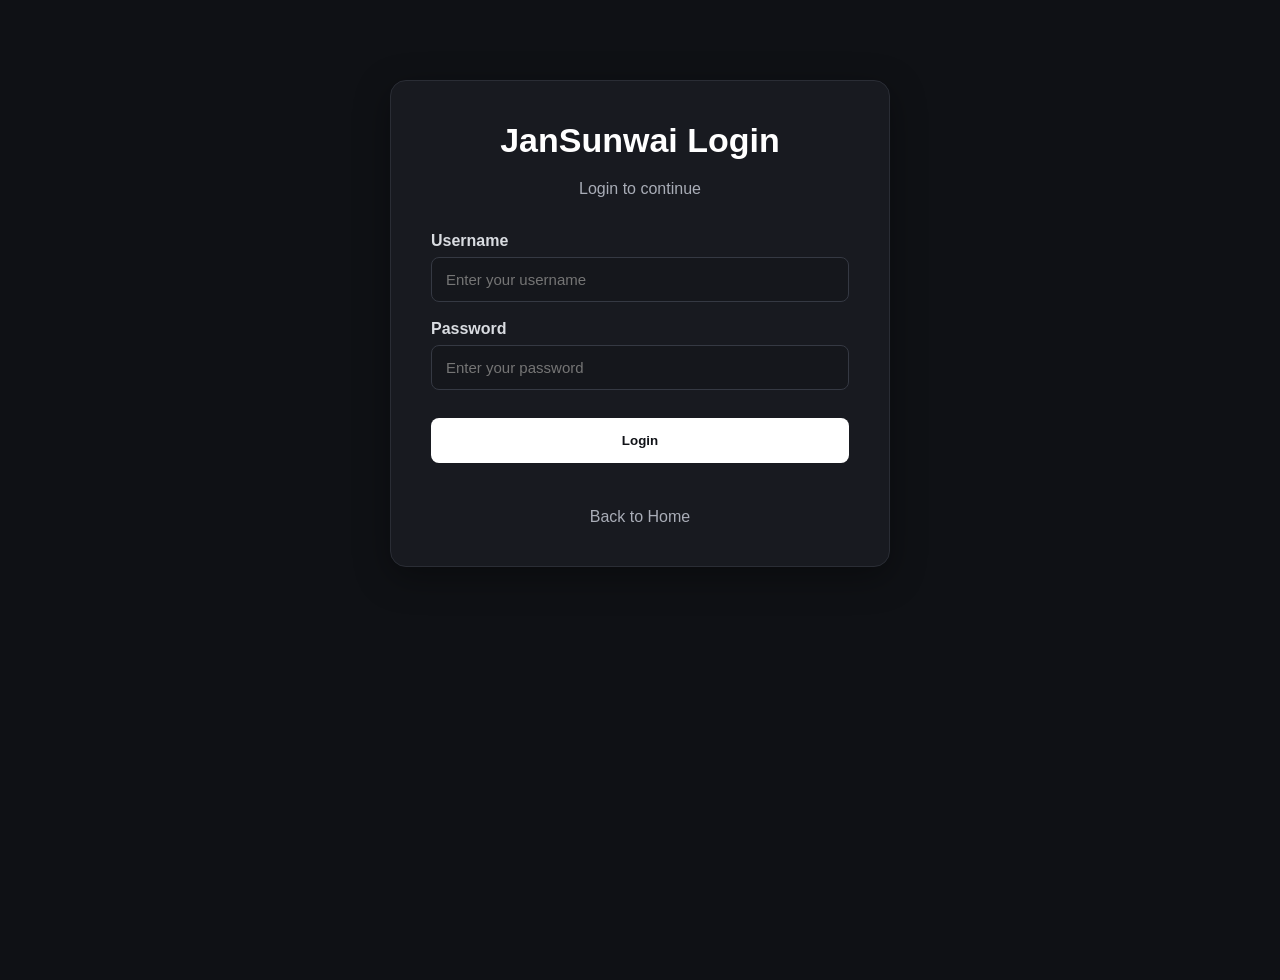
==== src/main/resources/static/login.html @ d838f4c6 "Update admin dashboard layout" ====
<!DOCTYPE html>
<html lang="en">

<head>
    <meta charset="UTF-8">
    <meta name="viewport" content="width=device-width, initial-scale=1.0">

    <title>JanSunwai Login</title>

    <link rel="stylesheet" href="css/style.css">
</head>

<body>

    <div class="login-container">

        <h1>JanSunwai Login</h1>

        <p>Login to continue</p>

        <form id="loginForm">

            <label for="username">Username</label>

            <input
                type="text"
                id="username"
                placeholder="Enter your username"
                required
            >

            <label for="password">Password</label>

            <input
                type="password"
                id="password"
                placeholder="Enter your password"
                required
            >

            <button type="submit">Login</button>

            <p id="loginMessage"></p>

        </form>

        <a href="index.html" class="back-link">Back to Home</a>

    </div>

    <script src="js/login.js"></script>

</body>

</html>
---- src/main/resources/static/css/style.css ----
/* ================================
   JAN SUNWAI - GLOBAL STYLE
   Dark & White Theme
   ================================ */

* {
    box-sizing: border-box;
}

body {
    margin: 0;
    padding: 0;

    font-family: Arial, Helvetica, sans-serif;

    background: #0f1115;
    color: #f5f5f5;

    min-height: 100vh;
}


/* ================================
   HEADINGS
   ================================ */

h1 {
    font-size: 36px;
    margin-bottom: 10px;
    color: #ffffff;
}

h2 {
    font-size: 24px;
    margin-top: 35px;
    color: #ffffff;
}

h3 {
    color: #ffffff;
}


/* ================================
   PARAGRAPHS
   ================================ */

p {
    color: #a9adb7;
    line-height: 1.6;
}


/* ================================
   NAVIGATION
   ================================ */

nav {
    display: flex;
    align-items: center;
    gap: 10px;

    padding: 18px 30px;

    background: #17191f;
    border-bottom: 1px solid #2a2d35;
}

nav a {
    color: #cfd2d8;
    text-decoration: none;

    padding: 10px 16px;

    border-radius: 8px;

    transition: 0.2s;
}

nav a:hover {
    background: #ffffff;
    color: #111318;
}


/* ================================
   MAIN CONTENT
   ================================ */

body > h1,
body > h2,
body > p,
body > form,
body > table,
body > input,
body > select,
body > button {
    margin-left: 40px;
    margin-right: 40px;
}


/* ================================
   CARDS
   ================================ */

div {
    background: #181a20;

    border: 1px solid #2a2d35;

    border-radius: 14px;

    padding: 25px;

    margin: 20px;

    box-shadow: 0 8px 25px rgba(0, 0, 0, 0.25);

    transition: transform 0.2s, border-color 0.2s;
}

div:hover {
    transform: translateY(-3px);

    border-color: #555b66;
}


/* ================================
   LINKS
   ================================ */

a {
    color: #ffffff;
}

div a {
    display: inline-block;

    background: #ffffff;
    color: #111318;

    text-decoration: none;

    padding: 11px 20px;

    border-radius: 8px;

    font-weight: bold;

    transition: 0.2s;
}

div a:hover {
    background: #d9dce1;

    transform: translateY(-2px);
}


/* ================================
   BUTTONS
   ================================ */

button {
    background: #ffffff;
    color: #111318;

    border: none;

    padding: 11px 20px;

    border-radius: 8px;

    cursor: pointer;

    font-weight: bold;

    transition: 0.2s;
}

button:hover {
    background: #d9dce1;

    transform: translateY(-2px);
}


/* ================================
   INPUTS
   ================================ */

input,
select,
textarea {
    background: #15171c;

    color: #ffffff;

    border: 1px solid #353943;

    border-radius: 8px;

    padding: 12px 14px;

    margin: 6px 0;

    font-size: 15px;

    outline: none;
}

input:focus,
select:focus,
textarea:focus {
    border-color: #ffffff;

    box-shadow: 0 0 0 2px rgba(255, 255, 255, 0.08);
}


/* ================================
   FORMS
   ================================ */

form {
    background: #181a20;

    border: 1px solid #2a2d35;

    border-radius: 14px;

    padding: 30px;

    max-width: 600px;

    margin: 30px 40px;
}

label {
    display: block;

    margin-top: 15px;
    margin-bottom: 5px;

    color: #d9dce1;

    font-weight: bold;
}


/* ================================
   TABLES
   ================================ */

table {
    width: calc(100% - 80px);

    margin: 25px 40px;

    border-collapse: collapse;

    background: #181a20;

    border: 1px solid #2a2d35;

    border-radius: 10px;

    overflow: hidden;
}

th {
    background: #24272e;

    color: #ffffff;

    padding: 15px;

    text-align: left;
}

td {
    padding: 14px;

    border-top: 1px solid #2a2d35;

    color: #cfd2d8;
}

tr:hover td {
    background: #202329;
}


/* ================================
   STATUS BADGES
   ================================ */

.status {
    display: inline-block;

    padding: 5px 10px;

    border-radius: 20px;

    font-size: 13px;

    font-weight: bold;
}

.status-pending {
    background: #343434;
    color: #ffffff;
}

.status-progress {
    background: #555555;
    color: #ffffff;
}

.status-resolved {
    background: #777777;
    color: #ffffff;
}

.status-rejected {
    background: #2a2a2a;
    color: #aaaaaa;
}


/* ================================
   HERO / LANDING PAGE
   ================================ */

body > h1:first-child {
    text-align: center;

    margin-top: 70px;

    font-size: 48px;

    letter-spacing: -1px;
}

body > p:first-of-type {
    text-align: center;

    font-size: 18px;

    margin-bottom: 50px;
}


/* ================================
   ROLE CARDS
   ================================ */

body > div {
    max-width: 420px;

    margin: 20px auto;
}

body > div h3 {
    font-size: 22px;
}

body > div p {
    margin-bottom: 20px;
}


/* ================================
   DASHBOARD STAT CARDS
   ================================ */

.stat-card {
    display: inline-block;

    width: 220px;

    vertical-align: top;

    margin: 10px;

    text-align: center;
}

.stat-card h3 {
    font-size: 16px;

    color: #a9adb7;
}

.stat-card p {
    font-size: 32px;

    color: #ffffff;

    font-weight: bold;
}


/* ================================
   MOBILE RESPONSIVE
   ================================ */

@media (max-width: 700px) {

    body {
        padding-bottom: 30px;
    }

    nav {
        flex-direction: column;
        align-items: stretch;
    }

    nav a {
        text-align: center;
    }

    body > h1 {
        font-size: 32px;
    }

    body > h1,
    body > h2,
    body > p {
        margin-left: 20px;
        margin-right: 20px;
    }

    table {
        width: calc(100% - 40px);

        margin-left: 20px;
        margin-right: 20px;

        font-size: 13px;
    }

    th,
    td {
        padding: 9px;
    }

    form {
        margin: 20px;

        padding: 20px;
    }

    .stat-card {
        display: block;

        width: auto;

        margin: 15px 20px;
    }
}
/* Role selection section */

body > h2 {
    text-align: center;
    margin-top: 40px;
    margin-bottom: 30px;
}

.role-container {
    display: flex;
    justify-content: center;
    align-items: stretch;
    gap: 25px;

    max-width: 1100px;
    margin: 0 auto;
}

.role-card {
    width: 300px;
    margin: 0;
    text-align: center;
}

.role-card h3 {
    font-size: 24px;
    margin-bottom: 12px;
}

.role-card p {
    min-height: 50px;
    margin-bottom: 25px;
}

.role-card a {
    display: inline-block;
}

/* LOGIN PAGE */

.login-container {
    width: 500px;
    max-width: 90%;
    margin: 80px auto;
    padding: 40px;
    background: #181a20;
    border: 1px solid #2a2d35;
    border-radius: 16px;
    box-shadow: 0 10px 35px rgba(0, 0, 0, 0.35);
    text-align: center;
}

.login-container h1 {
    margin-top: 0;
    margin-bottom: 10px;
    font-size: 34px;
}

.login-container > p {
    margin-bottom: 30px;
}

.login-container form {
    width: 100%;
    max-width: none;
    margin: 0;
    padding: 0;
    background: transparent;
    border: none;
    box-shadow: none;
    text-align: left;
}

.login-container label {
    display: block;
    margin-top: 18px;
    margin-bottom: 7px;
}

.login-container input {
    width: 100%;
    height: 45px;
    padding: 10px 14px;
    margin: 0;
    box-sizing: border-box;
}

.login-container button {
    display: block;
    width: 100%;
    height: 45px;
    margin-top: 28px;
}

/* Back to Home */

.login-container .back-link {
    display: inline-block;
    margin-top: 25px;
    padding: 0;
    background: none;
    color: #a9adb7;
    text-decoration: none;
    font-weight: normal;
}

.login-container .back-link:hover {
    background: none;
    color: white;
    transform: none;
}
/* ACTION BUTTON */

.action-link {
    display: inline-block;
    background: #ffffff;
    color: #111318;
    text-decoration: none;
    padding: 12px 22px;
    margin: 10px 5px;
    border-radius: 8px;
    font-weight: bold;
    border: 1px solid #ffffff;
    transition: 0.2s;
}

.action-link:hover {
    background: #d9dce1;
    color: #111318;
    transform: translateY(-2px);
}


/* BACK TO DASHBOARD */

.back-dashboard {
    display: inline-block;
    background: #24272e;
    color: #ffffff;
    text-decoration: none;
    padding: 11px 20px;
    margin: 15px 5px;
    border: 1px solid #555b66;
    border-radius: 8px;
    font-weight: bold;
    transition: 0.2s;
}

.back-dashboard:hover {
    background: #ffffff;
    color: #111318;
    transform: translateY(-2px);
}


/* LOGOUT BUTTON */

.logout-button {
    display: inline-block;
    background: #24272e;
    color: #ffffff;
    text-decoration: none;
    padding: 11px 20px;
    margin: 10px 5px;
    border: 1px solid #555b66;
    border-radius: 8px;
    font-weight: bold;
    cursor: pointer;
    transition: 0.2s;
}

.logout-button:hover {
    background: #ffffff;
    color: #111318;
    transform: translateY(-2px);
}


.admin-stats {
    display: grid;
    grid-template-columns: repeat(3, 1fr);
    gap: 20px;
    margin-bottom: 30px;
}

.admin-stat-card {
    background: #181a20;
    border: 1px solid #2a2d35;
    border-radius: 14px;
    padding: 25px;
    margin: 0;
    text-align: center;
}

.admin-sections {
    display: grid;
    grid-template-columns: 1fr 1fr;
    gap: 20px;
}

.admin-section {
    background: #181a20;
    border: 1px solid #2a2d35;
    border-radius: 14px;
    padding: 25px;
    margin: 0;
}
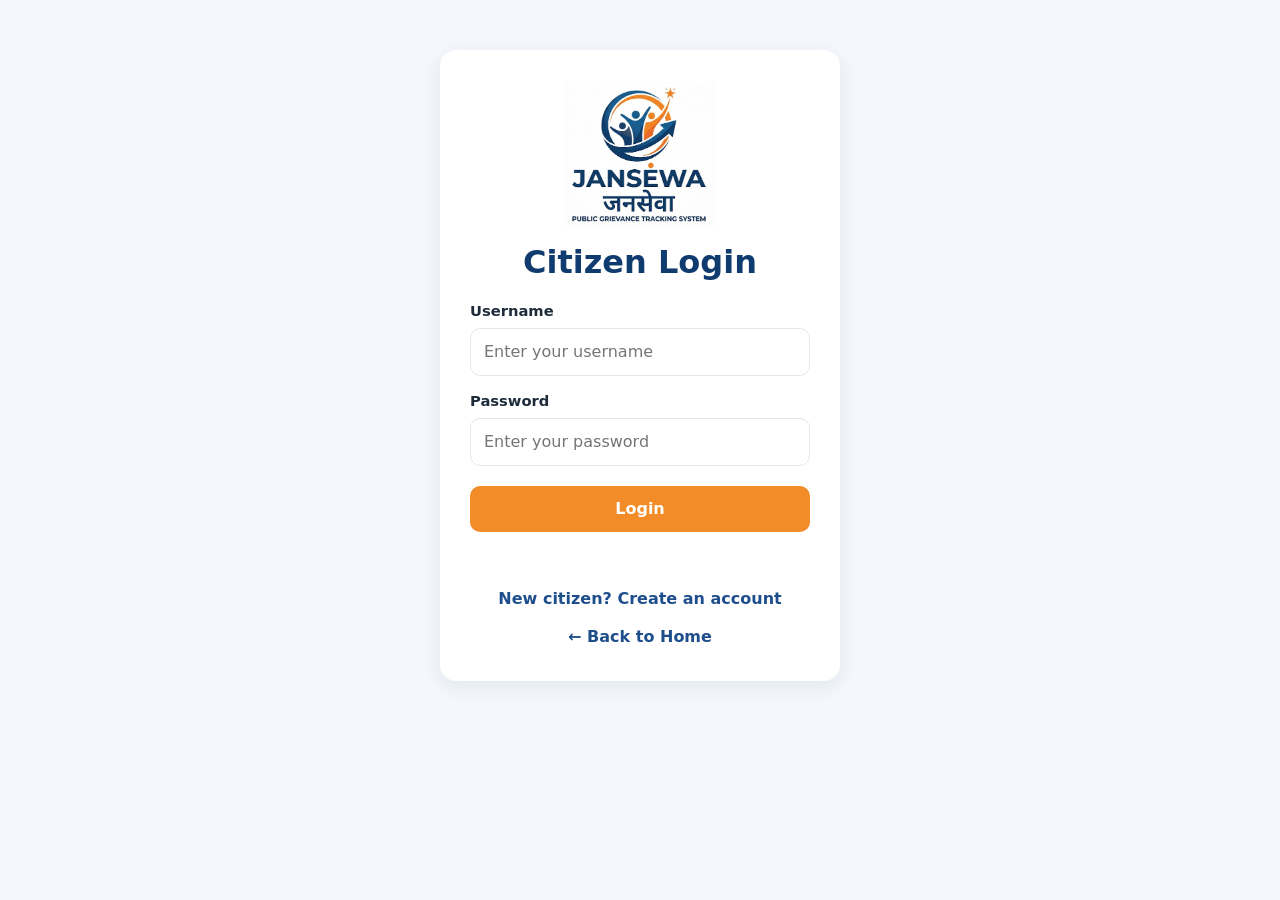
==== commit 1d824053: "Citizen Login with real credentials & improved frontend" ====
--- a/src/main/resources/static/login.html
+++ b/src/main/resources/static/login.html
@@ -1,56 +1,61 @@
-
 <!DOCTYPE html>
 <html lang="en">
-
 <head>
     <meta charset="UTF-8">
     <meta name="viewport" content="width=device-width, initial-scale=1.0">
-
-    <title>JanSunwai Login</title>
-
+    <title>JanSewa Login</title>
     <link rel="stylesheet" href="css/style.css">
 </head>
-
 <body>
 
     <div class="login-container">
 
-        <h1>JanSunwai Login</h1>
+        <img src="img/logo-full.png" alt="JanSewa">
 
-        <p>Login to continue</p>
+        <h1 id="roleTitle">Login</h1>
 
+        <!-- Login form -->
         <form id="loginForm">
-
             <label for="username">Username</label>
-
-            <input
-                type="text"
-                id="username"
-                placeholder="Enter your username"
-                required
-            >
+            <input type="text" id="username" placeholder="Enter your username" required>
 
             <label for="password">Password</label>
-
-            <input
-                type="password"
-                id="password"
-                placeholder="Enter your password"
-                required
-            >
+            <input type="password" id="password" placeholder="Enter your password" required>
 
             <button type="submit">Login</button>
-
-            <p id="loginMessage"></p>
-
         </form>
 
-        <a href="index.html" class="back-link">Back to Home</a>
+        <!-- Sign-up form (citizens only) -->
+        <form id="registerForm" hidden>
+            <label for="regName">Full name</label>
+            <input type="text" id="regName" placeholder="Your full name" required>
+
+            <label for="regUsername">Choose a username</label>
+            <input type="text" id="regUsername" placeholder="4-30 letters, digits or _" required>
+
+            <label for="regEmail">Email</label>
+            <input type="email" id="regEmail" placeholder="you@example.com" required>
+
+            <label for="regPhone">Phone (10 digits)</label>
+            <input type="text" id="regPhone" inputmode="numeric" maxlength="10" placeholder="9876543210" required>
+
+            <label for="regPassword">Choose a password</label>
+            <input type="password" id="regPassword" placeholder="At least 8 characters" required>
+
+            <button type="submit">Create account</button>
+        </form>
+
+        <p id="loginMessage"></p>
+
+        <p id="switchRow" hidden>
+            <a href="#" id="switchLink">New citizen? Create an account</a>
+        </p>
+
+        <a href="index.html" class="back-link">&larr; Back to Home</a>
 
     </div>
 
     <script src="js/login.js"></script>
 
 </body>
-
 </html>
--- a/src/main/resources/static/css/style.css
+++ b/src/main/resources/static/css/style.css
@@ -1,671 +1,262 @@
-/* ================================
-   JAN SUNWAI - GLOBAL STYLE
-   Dark & White Theme
-   ================================ */
-
-* {
-    box-sizing: border-box;
-}
+:root {
+    --navy: #1f4e8c;
+    --navy-dark: #0f3b6e;
+    --orange: #f28c28;
+    --bg: #f4f7fb;
+    --card: #ffffff;
+    --text: #1d2b3a;
+    --muted: #6b7a8c;
+    --line: #e1e8f0;
+    --green: #1e9e6a;
+    --red: #d64545;
+    --shadow: 0 6px 20px rgba(15, 59, 110, .08);
+}
+
+* { box-sizing: border-box; }
 
 body {
     margin: 0;
-    padding: 0;
-
-    font-family: Arial, Helvetica, sans-serif;
-
-    background: #0f1115;
-    color: #f5f5f5;
-
-    min-height: 100vh;
-}
-
-
-/* ================================
-   HEADINGS
-   ================================ */
-
-h1 {
-    font-size: 36px;
-    margin-bottom: 10px;
-    color: #ffffff;
-}
-
-h2 {
-    font-size: 24px;
-    margin-top: 35px;
-    color: #ffffff;
-}
-
-h3 {
-    color: #ffffff;
-}
-
-
-/* ================================
-   PARAGRAPHS
-   ================================ */
-
-p {
-    color: #a9adb7;
-    line-height: 1.6;
-}
-
-
-/* ================================
-   NAVIGATION
-   ================================ */
-
-nav {
+    font-family: "Segoe UI", system-ui, -apple-system, Roboto, Arial, sans-serif;
+    background: var(--bg);
+    color: var(--text);
+    line-height: 1.5;
+}
+
+h1, h2, h3 { color: var(--navy-dark); margin: 0 0 .5rem; }
+a { color: var(--navy); }
+
+/* ---------- Top bar ---------- */
+.navbar {
     display: flex;
     align-items: center;
-    gap: 10px;
-
-    padding: 18px 30px;
-
-    background: #17191f;
-    border-bottom: 1px solid #2a2d35;
-}
-
-nav a {
-    color: #cfd2d8;
-    text-decoration: none;
-
-    padding: 10px 16px;
-
-    border-radius: 8px;
-
-    transition: 0.2s;
-}
-
-nav a:hover {
-    background: #ffffff;
-    color: #111318;
-}
-
-
-/* ================================
-   MAIN CONTENT
-   ================================ */
-
-body > h1,
-body > h2,
-body > p,
-body > form,
-body > table,
-body > input,
-body > select,
-body > button {
-    margin-left: 40px;
-    margin-right: 40px;
-}
-
-
-/* ================================
-   CARDS
-   ================================ */
-
-div {
-    background: #181a20;
-
-    border: 1px solid #2a2d35;
-
-    border-radius: 14px;
-
-    padding: 25px;
-
-    margin: 20px;
-
-    box-shadow: 0 8px 25px rgba(0, 0, 0, 0.25);
-
-    transition: transform 0.2s, border-color 0.2s;
-}
-
-div:hover {
-    transform: translateY(-3px);
-
-    border-color: #555b66;
-}
-
-
-/* ================================
-   LINKS
-   ================================ */
-
-a {
-    color: #ffffff;
-}
-
-div a {
-    display: inline-block;
-
-    background: #ffffff;
-    color: #111318;
-
-    text-decoration: none;
-
-    padding: 11px 20px;
-
-    border-radius: 8px;
-
-    font-weight: bold;
-
-    transition: 0.2s;
-}
-
-div a:hover {
-    background: #d9dce1;
-
-    transform: translateY(-2px);
-}
-
-
-/* ================================
-   BUTTONS
-   ================================ */
-
-button {
-    background: #ffffff;
-    color: #111318;
-
-    border: none;
-
-    padding: 11px 20px;
-
-    border-radius: 8px;
-
-    cursor: pointer;
-
-    font-weight: bold;
-
-    transition: 0.2s;
-}
-
-button:hover {
-    background: #d9dce1;
-
-    transform: translateY(-2px);
-}
-
-
-/* ================================
-   INPUTS
-   ================================ */
-
-input,
-select,
-textarea {
-    background: #15171c;
-
-    color: #ffffff;
-
-    border: 1px solid #353943;
-
-    border-radius: 8px;
-
-    padding: 12px 14px;
-
-    margin: 6px 0;
-
-    font-size: 15px;
-
-    outline: none;
-}
-
-input:focus,
-select:focus,
-textarea:focus {
-    border-color: #ffffff;
-
-    box-shadow: 0 0 0 2px rgba(255, 255, 255, 0.08);
-}
-
-
-/* ================================
-   FORMS
-   ================================ */
-
-form {
-    background: #181a20;
-
-    border: 1px solid #2a2d35;
-
-    border-radius: 14px;
-
-    padding: 30px;
-
-    max-width: 600px;
-
-    margin: 30px 40px;
-}
-
-label {
-    display: block;
-
-    margin-top: 15px;
-    margin-bottom: 5px;
-
-    color: #d9dce1;
-
-    font-weight: bold;
-}
-
-
-/* ================================
-   TABLES
-   ================================ */
-
-table {
-    width: calc(100% - 80px);
-
-    margin: 25px 40px;
-
-    border-collapse: collapse;
-
-    background: #181a20;
-
-    border: 1px solid #2a2d35;
-
-    border-radius: 10px;
-
-    overflow: hidden;
-}
-
-th {
-    background: #24272e;
-
-    color: #ffffff;
-
-    padding: 15px;
-
-    text-align: left;
-}
-
-td {
-    padding: 14px;
-
-    border-top: 1px solid #2a2d35;
-
-    color: #cfd2d8;
-}
-
-tr:hover td {
-    background: #202329;
-}
-
-
-/* ================================
-   STATUS BADGES
-   ================================ */
-
-.status {
-    display: inline-block;
-
-    padding: 5px 10px;
-
-    border-radius: 20px;
-
-    font-size: 13px;
-
-    font-weight: bold;
-}
-
-.status-pending {
-    background: #343434;
-    color: #ffffff;
-}
-
-.status-progress {
-    background: #555555;
-    color: #ffffff;
-}
-
-.status-resolved {
-    background: #777777;
-    color: #ffffff;
-}
-
-.status-rejected {
-    background: #2a2a2a;
-    color: #aaaaaa;
-}
-
-
-/* ================================
-   HERO / LANDING PAGE
-   ================================ */
-
-body > h1:first-child {
-    text-align: center;
-
-    margin-top: 70px;
-
-    font-size: 48px;
-
-    letter-spacing: -1px;
-}
-
-body > p:first-of-type {
-    text-align: center;
-
-    font-size: 18px;
-
-    margin-bottom: 50px;
-}
-
-
-/* ================================
-   ROLE CARDS
-   ================================ */
-
-body > div {
-    max-width: 420px;
-
-    margin: 20px auto;
-}
-
-body > div h3 {
-    font-size: 22px;
-}
-
-body > div p {
-    margin-bottom: 20px;
-}
-
-
-/* ================================
-   DASHBOARD STAT CARDS
-   ================================ */
-
-.stat-card {
-    display: inline-block;
-
-    width: 220px;
-
-    vertical-align: top;
-
-    margin: 10px;
-
-    text-align: center;
-}
-
-.stat-card h3 {
-    font-size: 16px;
-
-    color: #a9adb7;
-}
-
-.stat-card p {
-    font-size: 32px;
-
-    color: #ffffff;
-
-    font-weight: bold;
-}
-
-
-/* ================================
-   MOBILE RESPONSIVE
-   ================================ */
-
-@media (max-width: 700px) {
-
-    body {
-        padding-bottom: 30px;
-    }
-
-    nav {
-        flex-direction: column;
-        align-items: stretch;
-    }
-
-    nav a {
-        text-align: center;
-    }
-
-    body > h1 {
-        font-size: 32px;
-    }
-
-    body > h1,
-    body > h2,
-    body > p {
-        margin-left: 20px;
-        margin-right: 20px;
-    }
-
-    table {
-        width: calc(100% - 40px);
-
-        margin-left: 20px;
-        margin-right: 20px;
-
-        font-size: 13px;
-    }
-
-    th,
-    td {
-        padding: 9px;
-    }
-
-    form {
-        margin: 20px;
-
-        padding: 20px;
-    }
-
-    .stat-card {
-        display: block;
-
-        width: auto;
-
-        margin: 15px 20px;
-    }
-}
-/* Role selection section */
-
-body > h2 {
-    text-align: center;
-    margin-top: 40px;
-    margin-bottom: 30px;
-}
+    gap: 12px;
+    padding: 10px 28px;
+    background: var(--card);
+    border-bottom: 3px solid var(--orange);
+    box-shadow: var(--shadow);
+    position: sticky;
+    top: 0;
+    z-index: 10;
+}
+.navbar h2 { margin: 0; font-size: 1.35rem; letter-spacing: .5px; }
+.nav-logo { height: 42px; width: auto; }
+
+/* ---------- Landing page ---------- */
+.hero { text-align: center; padding: 36px 16px 8px; }
+.hero img { width: 230px; max-width: 70%; }
+.hero p { color: var(--muted); margin: 6px 0 0; }
+.section-title { text-align: center; margin: 28px 0 18px; }
 
 .role-container {
     display: flex;
+    flex-wrap: wrap;
     justify-content: center;
-    align-items: stretch;
-    gap: 25px;
-
-    max-width: 1100px;
+    gap: 22px;
+    padding: 0 20px 50px;
+    max-width: 1000px;
     margin: 0 auto;
 }
-
 .role-card {
-    width: 300px;
-    margin: 0;
+    flex: 1 1 250px;
+    max-width: 300px;
+    background: var(--card);
+    border-radius: 16px;
+    padding: 28px 22px;
     text-align: center;
-}
-
-.role-card h3 {
-    font-size: 24px;
-    margin-bottom: 12px;
-}
-
-.role-card p {
-    min-height: 50px;
-    margin-bottom: 25px;
-}
-
+    box-shadow: var(--shadow);
+    border-top: 5px solid var(--navy);
+    transition: transform .2s, box-shadow .2s;
+}
+.role-card:nth-child(2) { border-top-color: var(--orange); }
+.role-card:nth-child(3) { border-top-color: var(--green); }
+.role-card:hover { transform: translateY(-5px); box-shadow: 0 14px 30px rgba(15, 59, 110, .15); }
+.role-card p { color: var(--muted); min-height: 48px; }
 .role-card a {
     display: inline-block;
-}
-
-/* LOGIN PAGE */
-
+    margin-top: 10px;
+    padding: 10px 22px;
+    border-radius: 999px;
+    background: var(--navy);
+    color: #fff;
+    text-decoration: none;
+    font-weight: 600;
+}
+.role-card a:hover { background: var(--navy-dark); }
+
+/* ---------- Login ---------- */
 .login-container {
-    width: 500px;
-    max-width: 90%;
-    margin: 80px auto;
-    padding: 40px;
-    background: #181a20;
-    border: 1px solid #2a2d35;
+    max-width: 400px;
+    margin: 50px auto;
+    padding: 32px 30px;
+    background: var(--card);
     border-radius: 16px;
-    box-shadow: 0 10px 35px rgba(0, 0, 0, 0.35);
+    box-shadow: var(--shadow);
     text-align: center;
 }
-
-.login-container h1 {
-    margin-top: 0;
-    margin-bottom: 10px;
-    font-size: 34px;
-}
-
-.login-container > p {
-    margin-bottom: 30px;
-}
-
-.login-container form {
+.login-container img { width: 150px; margin-bottom: 4px; }
+.login-container form { text-align: left; }
+.login-container p { color: var(--muted); }
+#loginMessage { text-align: center; font-weight: 600; min-height: 1.4em; }
+.back-link { display: inline-block; margin-top: 14px; text-decoration: none; font-weight: 600; }
+
+/* ---------- Forms ---------- */
+label { display: block; margin: 14px 0 6px; font-weight: 600; font-size: .92rem; }
+input, select, textarea {
     width: 100%;
-    max-width: none;
+    padding: 11px 13px;
+    border: 1.5px solid var(--line);
+    border-radius: 10px;
+    font: inherit;
+    background: #fff;
+    color: var(--text);
+}
+input:focus, select:focus, textarea:focus {
+    outline: none;
+    border-color: var(--navy);
+    box-shadow: 0 0 0 3px rgba(31, 78, 140, .15);
+}
+button, .action-link {
+    display: inline-block;
+    padding: 11px 22px;
+    border: 0;
+    border-radius: 10px;
+    background: var(--orange);
+    color: #fff;
+    font: inherit;
+    font-weight: 700;
+    cursor: pointer;
+    text-decoration: none;
+}
+button:hover, .action-link:hover { filter: brightness(.93); }
+form button { width: 100%; margin-top: 20px; }
+
+/* ---------- Dashboards ---------- */
+.dashboard, main { max-width: 1100px; margin: 0 auto; padding: 26px 20px 90px; }
+.dashboard > h1 { margin-bottom: 18px; }
+
+.stats, .admin-stats {
+    display: grid;
+    grid-template-columns: repeat(auto-fit, minmax(150px, 1fr));
+    gap: 16px;
+    margin: 0 0 26px;
+}
+.stat-card, .admin-stat-card {
+    background: var(--card);
+    border-radius: 14px;
+    padding: 18px;
+    box-shadow: var(--shadow);
+    border-left: 5px solid var(--navy);
+}
+.stat-card:nth-child(2), .admin-stat-card:nth-child(2) { border-left-color: var(--orange); }
+.stat-card:nth-child(3), .admin-stat-card:nth-child(3) { border-left-color: #3b82c4; }
+.stat-card:nth-child(4), .admin-stat-card:nth-child(4) { border-left-color: var(--green); }
+.stat-card:nth-child(5), .admin-stat-card:nth-child(5) { border-left-color: var(--red); }
+.stat-card h3, .admin-stat-card h3 {
     margin: 0;
-    padding: 0;
-    background: transparent;
-    border: none;
-    box-shadow: none;
-    text-align: left;
-}
-
-.login-container label {
-    display: block;
-    margin-top: 18px;
-    margin-bottom: 7px;
-}
-
-.login-container input {
-    width: 100%;
-    height: 45px;
-    padding: 10px 14px;
-    margin: 0;
-    box-sizing: border-box;
-}
-
-.login-container button {
-    display: block;
-    width: 100%;
-    height: 45px;
-    margin-top: 28px;
-}
-
-/* Back to Home */
-
-.login-container .back-link {
-    display: inline-block;
-    margin-top: 25px;
-    padding: 0;
-    background: none;
-    color: #a9adb7;
-    text-decoration: none;
-    font-weight: normal;
-}
-
-.login-container .back-link:hover {
-    background: none;
-    color: white;
-    transform: none;
-}
-/* ACTION BUTTON */
-
-.action-link {
-    display: inline-block;
-    background: #ffffff;
-    color: #111318;
-    text-decoration: none;
-    padding: 12px 22px;
-    margin: 10px 5px;
-    border-radius: 8px;
-    font-weight: bold;
-    border: 1px solid #ffffff;
-    transition: 0.2s;
-}
-
-.action-link:hover {
-    background: #d9dce1;
-    color: #111318;
-    transform: translateY(-2px);
-}
-
-
-/* BACK TO DASHBOARD */
-
-.back-dashboard {
-    display: inline-block;
-    background: #24272e;
-    color: #ffffff;
-    text-decoration: none;
-    padding: 11px 20px;
-    margin: 15px 5px;
-    border: 1px solid #555b66;
-    border-radius: 8px;
-    font-weight: bold;
-    transition: 0.2s;
-}
-
-.back-dashboard:hover {
-    background: #ffffff;
-    color: #111318;
-    transform: translateY(-2px);
-}
-
-
-/* LOGOUT BUTTON */
-
+    font-size: .8rem;
+    color: var(--muted);
+    text-transform: uppercase;
+    letter-spacing: .6px;
+}
+.stat-card p, .admin-stat-card p { margin: 4px 0 0; font-size: 2rem; font-weight: 700; color: var(--navy-dark); }
+
+.admin-section, .admin-sections {
+    background: var(--card);
+    border-radius: 14px;
+    padding: 20px;
+    box-shadow: var(--shadow);
+    margin-bottom: 22px;
+}
+
+.filters { display: flex; flex-wrap: wrap; gap: 12px; margin: 10px 0 18px; }
+.filters select, .filters input { flex: 1 1 180px; width: auto; }
+
+#grievanceList, .grievance-list {
+    background: var(--card);
+    border-radius: 14px;
+    padding: 18px;
+    box-shadow: var(--shadow);
+    color: var(--muted);
+}
+
+table { width: 100%; border-collapse: collapse; background: var(--card); border-radius: 12px; overflow: hidden; }
+th { background: var(--navy); color: #fff; text-align: left; padding: 12px; font-size: .85rem; }
+td { padding: 12px; border-bottom: 1px solid var(--line); }
+tr:hover td { background: #f8fbff; }
+td button { padding: 6px 14px; font-size: .85rem; background: var(--navy); }
+
+/* ---------- Status badges ---------- */
+.status { display: inline-block; padding: 3px 12px; border-radius: 999px; font-size: .78rem; font-weight: 700; }
+.status-pending { background: #fff1de; color: #b86400; }
+.status-progress { background: #e1efff; color: #1d5fa8; }
+.status-resolved { background: #dff6ea; color: #167a52; }
+.status-rejected { background: #fde6e6; color: #b32d2d; }
+
+/* ---------- Misc ---------- */
+.back-dashboard { display: inline-block; margin-bottom: 14px; font-weight: 600; text-decoration: none; }
 .logout-button {
-    display: inline-block;
-    background: #24272e;
-    color: #ffffff;
-    text-decoration: none;
-    padding: 11px 20px;
-    margin: 10px 5px;
-    border: 1px solid #555b66;
-    border-radius: 8px;
-    font-weight: bold;
-    cursor: pointer;
-    transition: 0.2s;
-}
-
-.logout-button:hover {
-    background: #ffffff;
-    color: #111318;
-    transform: translateY(-2px);
-}
-
-
-.admin-stats {
-    display: grid;
-    grid-template-columns: repeat(3, 1fr);
-    gap: 20px;
-    margin-bottom: 30px;
-}
-
-.admin-stat-card {
-    background: #181a20;
-    border: 1px solid #2a2d35;
-    border-radius: 14px;
-    padding: 25px;
-    margin: 0;
-    text-align: center;
-}
-
-.admin-sections {
-    display: grid;
-    grid-template-columns: 1fr 1fr;
-    gap: 20px;
-}
-
-.admin-section {
-    background: #181a20;
-    border: 1px solid #2a2d35;
-    border-radius: 14px;
-    padding: 25px;
-    margin: 0;
-}
-
+    position: fixed;
+    right: 22px;
+    bottom: 22px;
+    padding: 11px 22px;
+    border-radius: 999px;
+    background: var(--navy-dark);
+    color: #fff;
+    font-weight: 600;
+    text-decoration: none;
+    box-shadow: var(--shadow);
+}
+.logout-button:hover { background: var(--red); }
+
+@media (max-width: 600px) {
+    .navbar { padding: 10px 16px; }
+    .login-container { margin: 20px 14px; }
+}
+
+/* ---------- Admin pages (no <main> wrapper) ---------- */
+body > h1, body > h2, body > nav, body > div, body > table, body > section, body > p, body > form {
+    width: min(1100px, 92%);
+    margin-left: auto;
+    margin-right: auto;
+}
+body > h1 { margin-top: 26px; }
+nav { display: flex; flex-wrap: wrap; gap: 10px; margin: 14px auto 22px; }
+nav a {
+    padding: 8px 18px;
+    border-radius: 999px;
+    background: var(--card);
+    border: 1.5px solid var(--line);
+    text-decoration: none;
+    font-weight: 600;
+}
+nav a:hover { background: var(--navy); border-color: var(--navy); color: #fff; }
+
+/* ---------- Auth additions ---------- */
+[hidden] { display: none !important; }
+.nav-user { margin-left: auto; color: var(--muted); font-weight: 600; font-size: .92rem; }
+#switchRow { margin: 12px 0 0; }
+#switchRow a { font-weight: 600; text-decoration: none; }
+
+/* ---------- Citizen pages ---------- */
+.list-heading { margin-top: 28px; }
+.table-wrap { overflow-x: auto; }
+.form-card { max-width: 620px; margin: 0 auto; background: var(--card); border-radius: 16px; padding: 28px; box-shadow: var(--shadow); }
+.form-card.wide { max-width: 800px; }
+.muted { color: var(--muted); }
+.msg-ok { color: var(--green); font-weight: 600; }
+.msg-err { color: var(--red); font-weight: 600; }
+#message { margin: 14px 0 0; }
+
+.meta-grid { display: grid; grid-template-columns: repeat(auto-fit, minmax(170px, 1fr)); gap: 14px; margin: 18px 0; }
+.meta-grid small { display: block; color: var(--muted); font-size: .78rem; text-transform: uppercase; letter-spacing: .5px; }
+.description { background: var(--bg); border-radius: 10px; padding: 14px; white-space: pre-wrap; }
+
+.timeline { list-style: none; margin: 14px 0 0; padding: 0 0 0 22px; border-left: 3px solid var(--line); }
+.timeline li { position: relative; margin-bottom: 18px; padding-left: 14px; }
+.timeline li::before {
+    content: ""; position: absolute; left: -31px; top: 4px;
+    width: 13px; height: 13px; border-radius: 50%;
+    background: var(--orange); border: 3px solid var(--card);
+}
+.timeline p { margin: 6px 0 2px; }
+.timeline small { color: var(--muted); }
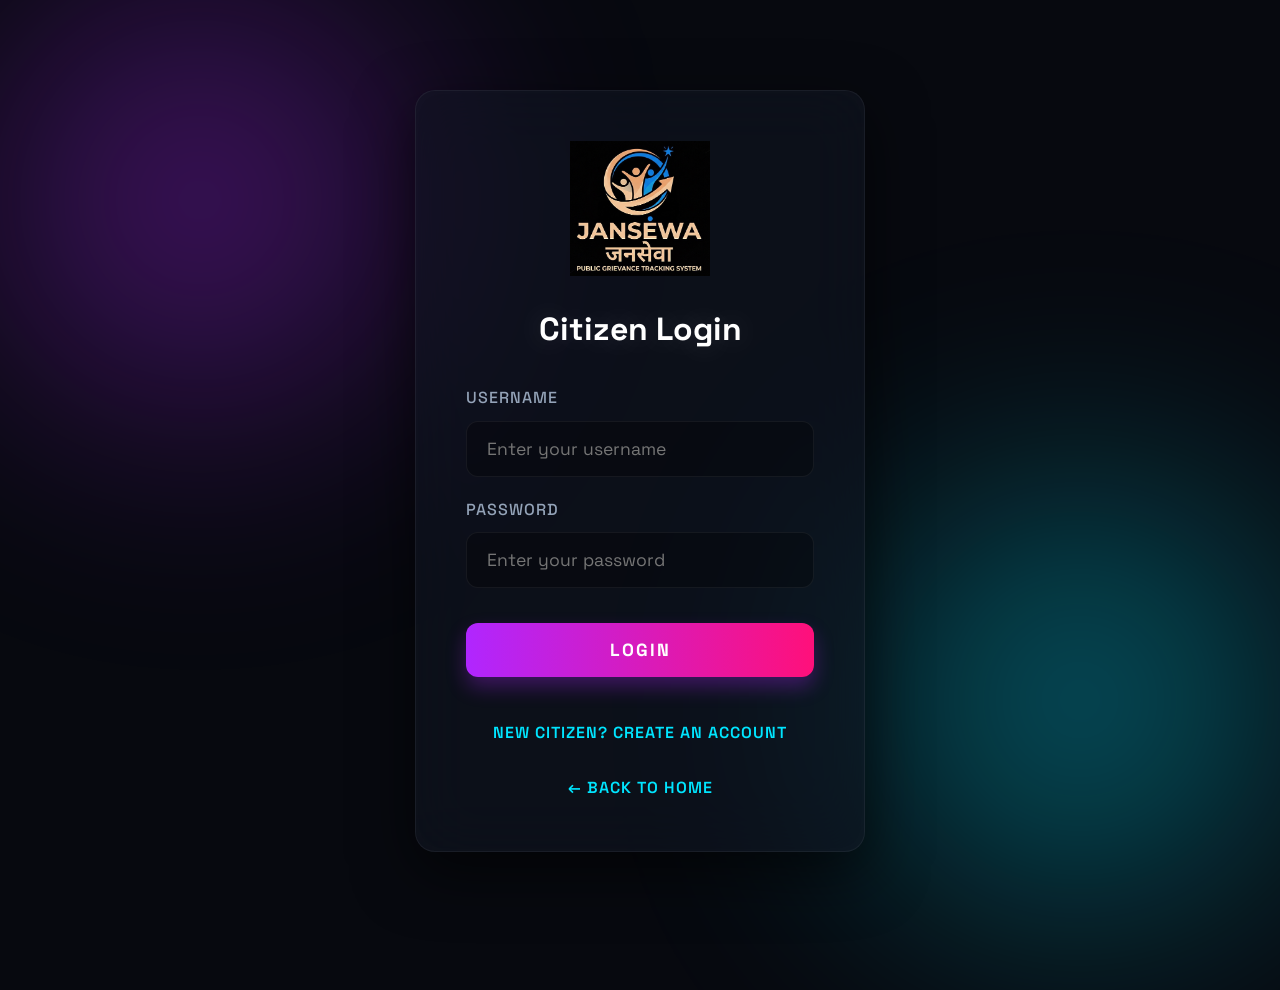
==== commit 6f351a43: "Introduce mind-blowing Midnight Aurora Cyber-Glass frontend" ====
--- a/src/main/resources/static/login.html
+++ b/src/main/resources/static/login.html
@@ -4,7 +4,7 @@
     <meta charset="UTF-8">
     <meta name="viewport" content="width=device-width, initial-scale=1.0">
     <title>JanSewa Login</title>
-    <link rel="stylesheet" href="css/style.css">
+    <link rel="stylesheet" href="css/style-cyber.css">
 </head>
 <body>
 
--- a/src/main/resources/static/css/style-cyber.css
+++ b/src/main/resources/static/css/style-cyber.css
@@ -0,0 +1,560 @@
+@import url('https://fonts.googleapis.com/css2?family=Space+Grotesk:wght@300;400;500;600;700&display=swap');
+
+:root {
+    --bg-dark: #07090f;
+    --panel-glass: rgba(18, 22, 36, 0.55);
+    --border-glass: rgba(255, 255, 255, 0.06);
+    
+    --text-main: #f8fafc;
+    --text-muted: #94a3b8;
+    
+    --neon-blue: #00e5ff;
+    --neon-purple: #b026ff;
+    --neon-pink: #ff107a;
+    
+    --success: #10b981;
+    --warning: #f59e0b;
+    --danger: #ef4444;
+    
+    --radius: 20px;
+}
+
+* { 
+    box-sizing: border-box; 
+    margin: 0;
+    padding: 0;
+}
+
+body {
+    font-family: 'Space Grotesk', sans-serif;
+    color: var(--text-main);
+    line-height: 1.6;
+    min-height: 100vh;
+    background-color: var(--bg-dark);
+    position: relative;
+    overflow-x: hidden;
+}
+
+/* 🌌 Mind-Blowing Animated Aurora Background */
+body::before, body::after {
+    content: '';
+    position: fixed;
+    width: 600px;
+    height: 600px;
+    border-radius: 50%;
+    filter: blur(120px);
+    z-index: -1;
+    animation: drift 20s infinite alternate cubic-bezier(0.4, 0, 0.2, 1);
+    opacity: 0.5;
+}
+
+body::before {
+    background: radial-gradient(circle, var(--neon-purple), transparent 70%);
+    top: -100px;
+    left: -100px;
+}
+
+body::after {
+    background: radial-gradient(circle, var(--neon-blue), transparent 70%);
+    bottom: -100px;
+    right: -100px;
+    animation-delay: -10s;
+}
+
+@keyframes drift {
+    0% { transform: translate(0, 0) scale(1); }
+    100% { transform: translate(30vw, 20vh) scale(1.5); }
+}
+
+h1, h2, h3, h4 { 
+    color: #ffffff; 
+    font-weight: 700;
+    margin-bottom: 0.75rem;
+    text-shadow: 0 0 30px rgba(255,255,255,0.2);
+}
+
+a { 
+    color: var(--neon-blue); 
+    text-decoration: none;
+    transition: all 0.3s ease;
+}
+a:hover { 
+    color: var(--neon-pink); 
+    text-shadow: 0 0 10px var(--neon-pink);
+}
+
+/* ---------- Top bar ---------- */
+.navbar {
+    display: flex;
+    align-items: center;
+    gap: 20px;
+    padding: 16px 40px;
+    position: sticky;
+    top: 0;
+    z-index: 100;
+    
+    background: rgba(7, 9, 15, 0.7);
+    backdrop-filter: blur(24px);
+    -webkit-backdrop-filter: blur(24px);
+    border-bottom: 1px solid var(--border-glass);
+    box-shadow: 0 10px 40px rgba(0,0,0,0.5);
+}
+.navbar h2 { 
+    margin: 0; 
+    font-size: 1.6rem; 
+    letter-spacing: 2px;
+    text-transform: uppercase;
+    background: linear-gradient(to right, var(--neon-blue), var(--neon-purple));
+    -webkit-background-clip: text;
+    -webkit-text-fill-color: transparent;
+    animation: pulseGlow 4s infinite alternate;
+}
+
+@keyframes pulseGlow {
+    from { filter: drop-shadow(0 0 5px rgba(0, 229, 255, 0.5)); }
+    to { filter: drop-shadow(0 0 15px rgba(176, 38, 255, 0.8)); }
+}
+
+.nav-logo { height: 42px; width: auto; filter: invert(1) drop-shadow(0 0 8px rgba(255,255,255,0.4)); }
+
+/* ---------- Landing page ---------- */
+.hero { text-align: center; padding: 80px 20px 40px; }
+.hero img { width: 300px; max-width: 80%; filter: invert(1) drop-shadow(0 0 20px rgba(0,229,255,0.4)); animation: levitate 5s ease-in-out infinite; }
+.hero p { color: var(--text-muted); font-size: 1.3rem; margin-top: 20px; letter-spacing: 1px; }
+.section-title { text-align: center; margin: 60px 0 40px; font-size: 2.5rem; text-transform: uppercase; letter-spacing: 3px; }
+
+@keyframes levitate {
+    0%, 100% { transform: translateY(0); }
+    50% { transform: translateY(-20px); filter: invert(1) drop-shadow(0 0 40px rgba(176,38,255,0.6)); }
+}
+
+.role-container {
+    display: flex;
+    flex-wrap: wrap;
+    justify-content: center;
+    gap: 40px;
+    padding: 0 20px 100px;
+    max-width: 1200px;
+    margin: 0 auto;
+}
+.role-card {
+    flex: 1 1 300px;
+    max-width: 350px;
+    background: var(--panel-glass);
+    backdrop-filter: blur(20px);
+    border: 1px solid var(--border-glass);
+    border-radius: var(--radius);
+    padding: 50px 30px;
+    text-align: center;
+    box-shadow: 0 20px 50px rgba(0,0,0,0.5);
+    transition: all 0.5s cubic-bezier(0.23, 1, 0.32, 1);
+    position: relative;
+    overflow: hidden;
+}
+
+/* Glowing Border Effect on Hover */
+.role-card::after {
+    content: '';
+    position: absolute;
+    top: -2px; left: -2px; right: -2px; bottom: -2px;
+    background: linear-gradient(45deg, var(--neon-blue), var(--neon-purple), var(--neon-pink));
+    z-index: -1;
+    border-radius: var(--radius);
+    opacity: 0;
+    transition: opacity 0.5s ease;
+}
+
+.role-card:hover { 
+    transform: translateY(-15px) scale(1.03); 
+    box-shadow: 0 30px 60px rgba(0,0,0,0.8); 
+    border-color: transparent;
+}
+.role-card:hover::after {
+    opacity: 1;
+    animation: spinGlow 3s linear infinite;
+}
+
+@keyframes spinGlow {
+    100% { filter: hue-rotate(360deg); }
+}
+
+.role-card h3 { font-size: 1.8rem; margin-bottom: 15px; }
+.role-card p { color: var(--text-muted); min-height: 60px; margin-bottom: 30px; font-size: 1.1rem; }
+.role-card a {
+    display: inline-block;
+    padding: 14px 35px;
+    border-radius: 50px;
+    background: rgba(255, 255, 255, 0.05);
+    border: 1px solid var(--border-glass);
+    color: #fff;
+    font-weight: 600;
+    text-transform: uppercase;
+    letter-spacing: 2px;
+    position: relative;
+    overflow: hidden;
+}
+.role-card a:hover { 
+    background: var(--neon-blue);
+    color: #000;
+    box-shadow: 0 0 20px var(--neon-blue), 0 0 40px var(--neon-blue);
+    border-color: var(--neon-blue);
+}
+
+/* ---------- Login ---------- */
+.login-container {
+    max-width: 450px;
+    margin: 10vh auto;
+    padding: 50px;
+    background: var(--panel-glass);
+    backdrop-filter: blur(30px);
+    border: 1px solid var(--border-glass);
+    border-radius: var(--radius);
+    box-shadow: 0 20px 60px rgba(0,0,0,0.6), inset 0 0 20px rgba(255,255,255,0.02);
+    text-align: center;
+    animation: dropIn 0.8s cubic-bezier(0.23, 1, 0.32, 1);
+}
+
+@keyframes dropIn {
+    from { opacity: 0; transform: translateY(-50px) scale(0.9); }
+    to { opacity: 1; transform: translateY(0) scale(1); }
+}
+
+.login-container img { width: 140px; margin-bottom: 20px; filter: invert(1); }
+.login-container form { text-align: left; margin-top: 30px; }
+.login-container p { color: var(--text-muted); }
+#loginMessage { text-align: center; font-weight: 600; min-height: 1.4em; color: var(--neon-pink); text-shadow: 0 0 10px var(--neon-pink); }
+.back-link { display: inline-block; margin-top: 30px; font-weight: 600; text-transform: uppercase; letter-spacing: 1px; }
+
+/* ---------- Forms ---------- */
+label { display: block; margin: 20px 0 10px; font-weight: 500; font-size: 1rem; color: var(--text-muted); text-transform: uppercase; letter-spacing: 1px; }
+input, select, textarea {
+    width: 100%;
+    padding: 16px 20px;
+    border: 1px solid var(--border-glass);
+    border-radius: 12px;
+    font-family: inherit;
+    font-size: 1.1rem;
+    background: rgba(0, 0, 0, 0.3);
+    color: #fff;
+    transition: all 0.3s ease;
+}
+input:focus, select:focus, textarea:focus {
+    outline: none;
+    background: rgba(0, 0, 0, 0.6);
+    border-color: var(--neon-purple);
+    box-shadow: 0 0 20px rgba(176, 38, 255, 0.3);
+}
+button, .action-link {
+    display: inline-flex;
+    align-items: center;
+    justify-content: center;
+    padding: 16px 32px;
+    border: none;
+    border-radius: 12px;
+    background: linear-gradient(90deg, var(--neon-purple), var(--neon-pink));
+    color: #fff;
+    font-family: inherit;
+    font-size: 1.1rem;
+    font-weight: 700;
+    text-transform: uppercase;
+    letter-spacing: 2px;
+    cursor: pointer;
+    box-shadow: 0 10px 20px rgba(176, 38, 255, 0.3);
+    transition: all 0.3s cubic-bezier(0.23, 1, 0.32, 1);
+    position: relative;
+    z-index: 1;
+    overflow: hidden;
+}
+button::before, .action-link::before {
+    content: '';
+    position: absolute;
+    top: 0; left: 0; width: 100%; height: 100%;
+    background: linear-gradient(90deg, var(--neon-blue), var(--neon-purple));
+    z-index: -1;
+    transition: opacity 0.5s;
+    opacity: 0;
+}
+button:hover, .action-link:hover { 
+    transform: translateY(-3px);
+    box-shadow: 0 15px 30px rgba(0, 229, 255, 0.5);
+}
+button:hover::before, .action-link:hover::before { opacity: 1; }
+form button { width: 100%; margin-top: 35px; }
+
+/* ---------- Dashboards ---------- */
+.dashboard, main { 
+    max-width: 1400px; 
+    margin: 0 auto; 
+    padding: 50px 30px 120px; 
+}
+.dashboard > h1, body > h1, body > h2 { 
+    font-size: 2.8rem; 
+    letter-spacing: 2px;
+    text-transform: uppercase;
+    margin-bottom: 40px;
+}
+
+.stats, .admin-stats {
+    display: grid;
+    grid-template-columns: repeat(auto-fit, minmax(220px, 1fr));
+    gap: 30px;
+    margin: 0 0 50px;
+}
+.stat-card, .admin-stat-card {
+    background: var(--panel-glass);
+    backdrop-filter: blur(20px);
+    border: 1px solid var(--border-glass);
+    border-radius: var(--radius);
+    padding: 30px;
+    box-shadow: 0 15px 35px rgba(0,0,0,0.4);
+    position: relative;
+    overflow: hidden;
+    transition: all 0.4s;
+}
+.stat-card:hover, .admin-stat-card:hover {
+    transform: translateY(-8px) scale(1.02);
+    border-color: rgba(255,255,255,0.2);
+}
+.stat-card::after, .admin-stat-card::after {
+    content: '';
+    position: absolute;
+    top: -50%; left: -50%; width: 200%; height: 200%;
+    background: radial-gradient(circle, rgba(255,255,255,0.05), transparent 50%);
+    opacity: 0;
+    transition: opacity 0.5s;
+    pointer-events: none;
+}
+.stat-card:hover::after, .admin-stat-card:hover::after { opacity: 1; }
+
+.stat-card h3, .admin-stat-card h3 {
+    margin: 0;
+    font-size: 0.95rem;
+    color: var(--text-muted);
+    text-transform: uppercase;
+    letter-spacing: 2px;
+}
+.stat-card p, .admin-stat-card p { 
+    margin: 15px 0 0; 
+    font-size: 3.5rem; 
+    font-weight: 700; 
+    background: linear-gradient(to bottom, #fff, #94a3b8);
+    -webkit-background-clip: text;
+    -webkit-text-fill-color: transparent;
+}
+
+.admin-section, .admin-sections {
+    background: var(--panel-glass);
+    backdrop-filter: blur(20px);
+    border: 1px solid var(--border-glass);
+    border-radius: var(--radius);
+    padding: 40px;
+    box-shadow: 0 20px 50px rgba(0,0,0,0.5);
+    margin-bottom: 40px;
+}
+
+.filters { 
+    display: flex; 
+    flex-wrap: wrap; 
+    gap: 20px; 
+    margin: 20px 0 30px; 
+    background: rgba(0,0,0,0.3);
+    padding: 20px;
+    border-radius: 16px;
+    border: 1px solid var(--border-glass);
+}
+.filters select, .filters input { flex: 1 1 250px; background: rgba(255,255,255,0.05); }
+
+#grievanceList, .grievance-list {
+    background: var(--panel-glass);
+    border-radius: var(--radius);
+    padding: 30px;
+    backdrop-filter: blur(20px);
+    border: 1px solid var(--border-glass);
+}
+
+table { 
+    width: 100%; 
+    border-collapse: separate; 
+    border-spacing: 0 10px;
+}
+th { 
+    background: transparent; 
+    color: var(--text-muted); 
+    text-align: left; 
+    padding: 0 20px 15px; 
+    font-size: 0.85rem;
+    letter-spacing: 2px;
+    text-transform: uppercase;
+    border-bottom: 1px solid var(--border-glass);
+}
+td { 
+    padding: 20px; 
+    background: rgba(255,255,255,0.02);
+    font-size: 1rem;
+    transition: all 0.3s;
+}
+tr td:first-child { border-radius: 12px 0 0 12px; }
+tr td:last-child { border-radius: 0 12px 12px 0; }
+tr:hover td { 
+    background: rgba(255,255,255,0.08); 
+    box-shadow: 0 0 15px rgba(255,255,255,0.05);
+}
+td button { padding: 10px 20px; font-size: 0.9rem; border-radius: 8px; letter-spacing: 1px; }
+
+/* ---------- Cyber Status Badges ---------- */
+.status { 
+    display: inline-flex; 
+    align-items: center;
+    padding: 8px 16px; 
+    border-radius: 8px; 
+    font-size: 0.8rem; 
+    font-weight: 700;
+    letter-spacing: 1.5px;
+    text-transform: uppercase;
+    background: rgba(0,0,0,0.5);
+}
+.status-pending { color: #facc15; border: 1px solid rgba(250, 204, 21, 0.4); box-shadow: 0 0 10px rgba(250, 204, 21, 0.2); }
+.status-progress { color: var(--neon-blue); border: 1px solid rgba(0, 229, 255, 0.4); box-shadow: 0 0 10px rgba(0, 229, 255, 0.2); }
+.status-resolved { color: var(--neon-purple); border: 1px solid rgba(176, 38, 255, 0.4); box-shadow: 0 0 10px rgba(176, 38, 255, 0.2); }
+.status-rejected { color: var(--neon-pink); border: 1px solid rgba(255, 16, 122, 0.4); box-shadow: 0 0 10px rgba(255, 16, 122, 0.2); }
+
+/* ---------- Misc ---------- */
+.back-dashboard { 
+    display: inline-flex; 
+    align-items: center;
+    margin-bottom: 30px; 
+    font-weight: 600; 
+    padding: 12px 24px;
+    background: rgba(255,255,255,0.05);
+    border: 1px solid var(--border-glass);
+    border-radius: 12px;
+    letter-spacing: 1px;
+    text-transform: uppercase;
+}
+.logout-button {
+    position: fixed;
+    right: 40px;
+    bottom: 40px;
+    padding: 16px 32px;
+    border-radius: 50px;
+    background: rgba(0,0,0,0.8);
+    color: var(--neon-pink);
+    border: 1px solid var(--neon-pink);
+    font-weight: 700;
+    letter-spacing: 2px;
+    text-transform: uppercase;
+    box-shadow: 0 0 20px rgba(255, 16, 122, 0.3);
+    z-index: 1000;
+}
+.logout-button:hover { 
+    background: var(--neon-pink); 
+    color: #fff;
+    box-shadow: 0 0 40px rgba(255, 16, 122, 0.6);
+}
+
+@media (max-width: 768px) {
+    .navbar { padding: 15px 20px; }
+    .login-container { margin: 20px; padding: 30px; }
+    .dashboard, main { padding: 30px 15px 120px; }
+    .role-card { margin: 10px; }
+}
+
+/* ---------- Admin pages (no <main> wrapper) ---------- */
+nav { 
+    display: flex; 
+    flex-wrap: wrap; 
+    gap: 15px; 
+    margin: 30px auto 40px;
+    background: rgba(0,0,0,0.4);
+    padding: 15px;
+    border-radius: 50px;
+    border: 1px solid var(--border-glass);
+    width: max-content !important;
+}
+nav a {
+    padding: 12px 30px;
+    border-radius: 50px;
+    background: transparent;
+    color: var(--text-muted);
+    font-weight: 600;
+    letter-spacing: 1px;
+    text-transform: uppercase;
+    font-size: 0.9rem;
+}
+nav a:hover { 
+    background: rgba(255,255,255,0.1); 
+    color: #fff;
+    box-shadow: 0 0 15px rgba(255,255,255,0.1);
+}
+
+/* ---------- Auth additions ---------- */
+[hidden] { display: none !important; }
+.nav-user { 
+    margin-left: auto; 
+    color: var(--neon-blue); 
+    font-weight: 700; 
+    background: rgba(0, 229, 255, 0.1);
+    padding: 8px 20px;
+    border-radius: 50px;
+    border: 1px solid rgba(0, 229, 255, 0.3);
+    letter-spacing: 1px;
+}
+#switchRow { margin: 20px 0 0; }
+#switchRow a { font-weight: 600; color: var(--neon-blue); text-transform: uppercase; letter-spacing: 1px; }
+
+/* ---------- Citizen pages ---------- */
+.form-card { 
+    max-width: 700px; 
+    margin: 0 auto; 
+    background: var(--panel-glass); 
+    backdrop-filter: blur(30px);
+    border: 1px solid var(--border-glass);
+    border-radius: var(--radius); 
+    padding: 50px; 
+    box-shadow: 0 20px 60px rgba(0,0,0,0.5); 
+}
+.form-card.wide { max-width: 900px; }
+.msg-ok { color: var(--neon-blue); font-weight: 700; background: rgba(0,229,255,0.1); padding: 15px; border-radius: 12px; border: 1px solid rgba(0,229,255,0.3); text-align: center; letter-spacing: 1px; }
+.msg-err { color: var(--neon-pink); font-weight: 700; background: rgba(255,16,122,0.1); padding: 15px; border-radius: 12px; border: 1px solid rgba(255,16,122,0.3); text-align: center; letter-spacing: 1px; }
+
+.description { 
+    background: rgba(0,0,0,0.4); 
+    border: 1px solid var(--border-glass);
+    border-radius: 12px; 
+    padding: 25px; 
+    white-space: pre-wrap; 
+    font-size: 1.1rem;
+    line-height: 1.8;
+}
+
+.timeline { 
+    list-style: none; 
+    margin: 30px 0 0; 
+    padding: 0 0 0 30px; 
+    border-left: 2px dashed var(--border-glass); 
+}
+.timeline li { 
+    position: relative; 
+    margin-bottom: 30px; 
+    padding-left: 25px; 
+}
+.timeline li::before {
+    content: ""; 
+    position: absolute; 
+    left: -32px; 
+    top: 4px;
+    width: 12px; 
+    height: 12px; 
+    border-radius: 50%;
+    background: var(--neon-purple); 
+    box-shadow: 0 0 15px var(--neon-purple), 0 0 30px var(--neon-purple);
+}
+.timeline p { margin: 10px 0 5px; font-weight: 600; font-size: 1.1rem; color: #fff; }
+.timeline small { color: var(--text-muted); font-size: 0.95rem; letter-spacing: 1px; }
+
+/* Center un-wrapped elements in admin pages */
+body > h1, body > h2, body > nav, body > div, body > table, body > section, body > p, body > form {
+    width: min(1200px, 92%);
+    margin-left: auto;
+    margin-right: auto;
+}
